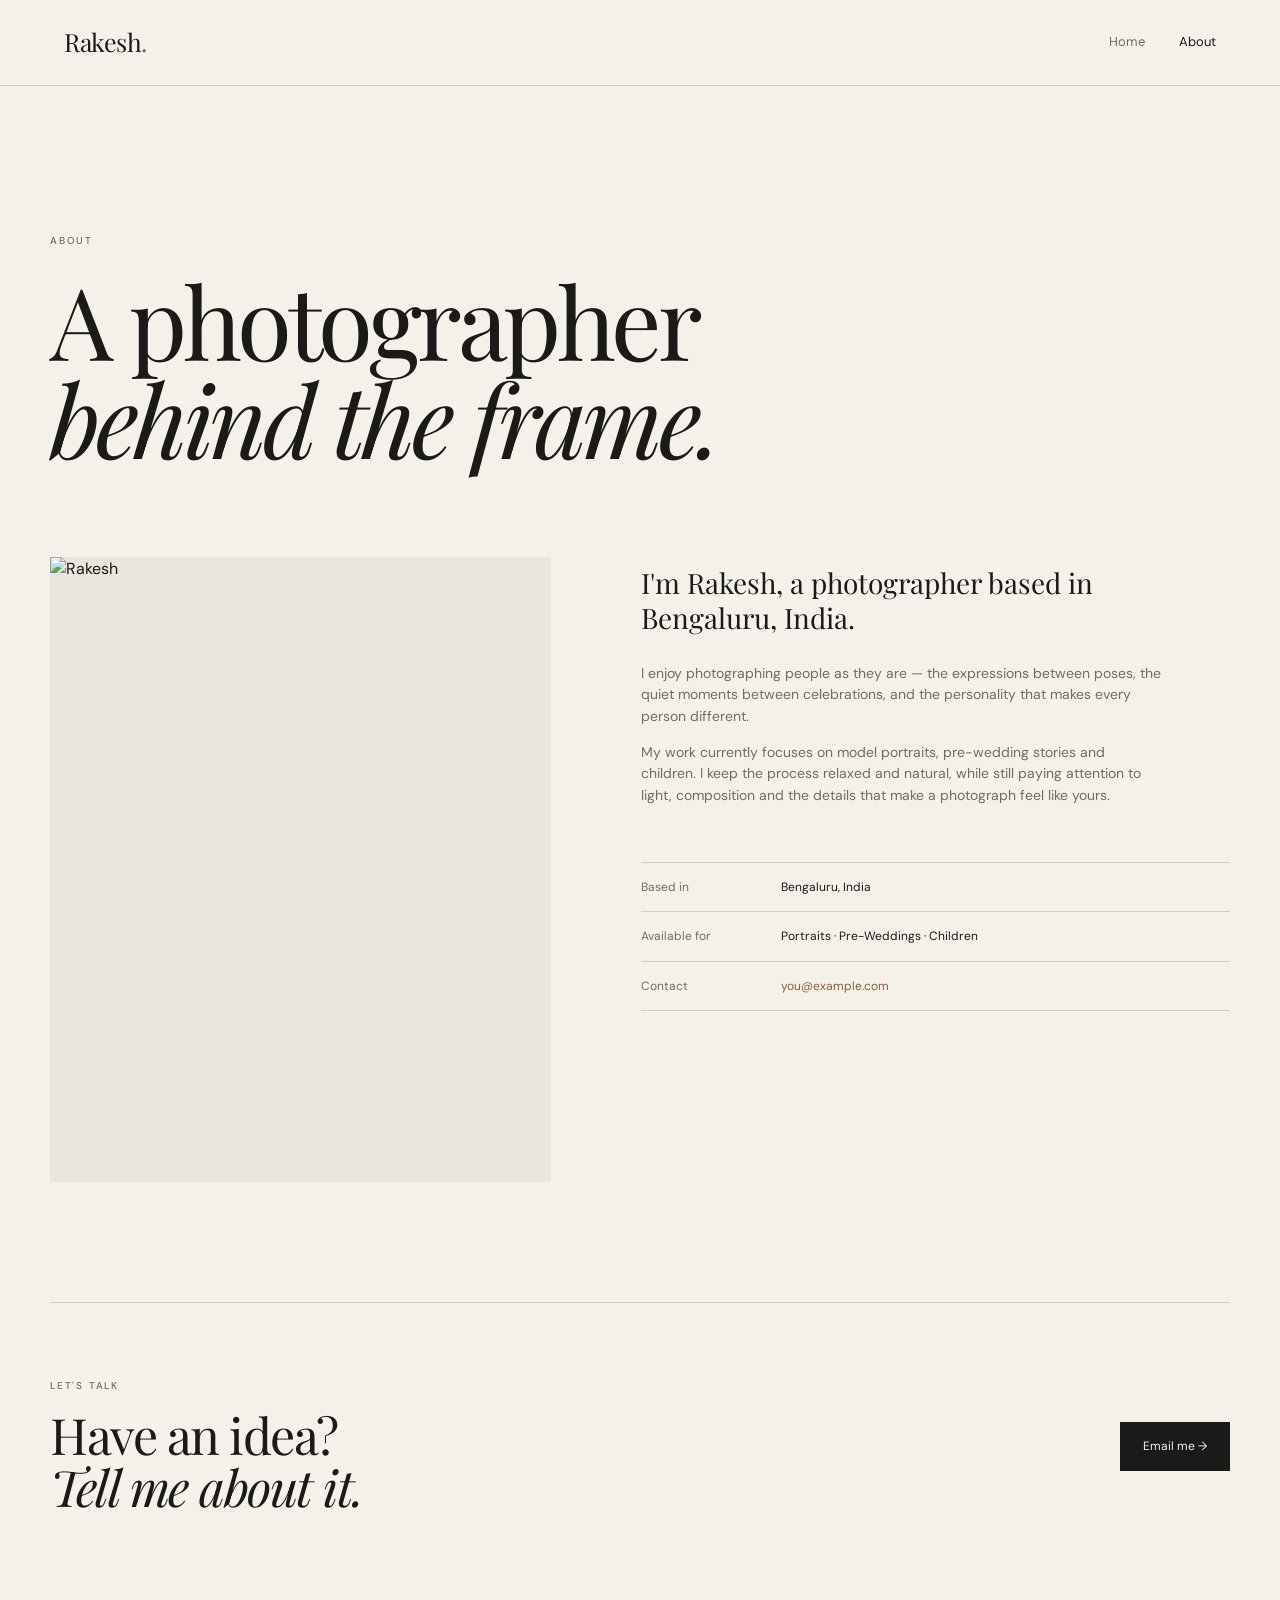
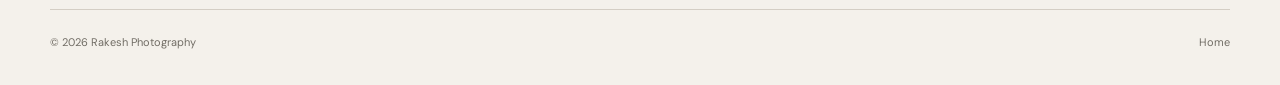
==== about.html @ f37344f5 "Add files via upload basic website" ====
<!DOCTYPE html>
<html lang="en">
<head>
  <meta charset="UTF-8">
  <meta name="viewport" content="width=device-width, initial-scale=1.0">
  <meta name="description" content="About Rakesh and his photography.">
  <title>About — Rakesh Photography</title>
  <link rel="preconnect" href="https://fonts.googleapis.com">
  <link rel="preconnect" href="https://fonts.gstatic.com" crossorigin>
  <link href="https://fonts.googleapis.com/css2?family=DM+Sans:wght@400;500&family=Playfair+Display:ital,wght@0,400;0,500;1,400&display=swap" rel="stylesheet">
  <link rel="stylesheet" href="style.css">
</head>
<body>
  <header class="site-header">
    <a class="logo" href="index.html">Rakesh<span>.</span></a>
    <nav>
      <a href="index.html">Home</a>
      <a href="about.html" class="active">About</a>
    </nav>
  </header>

  <main class="inner-page">
    <section class="page-intro">
      <p class="eyebrow">ABOUT</p>
      <h1>A photographer<br><em>behind the frame.</em></h1>
    </section>

    <section class="about-grid">
      <div class="about-photo">
        <img src="images/about/profile.svg" alt="Rakesh">
      </div>
      <div class="about-copy">
        <p class="lead">I'm Rakesh, a photographer based in Bengaluru, India.</p>
        <p>I enjoy photographing people as they are — the expressions between poses, the quiet moments between celebrations, and the personality that makes every person different.</p>
        <p>My work currently focuses on model portraits, pre-wedding stories and children. I keep the process relaxed and natural, while still paying attention to light, composition and the details that make a photograph feel like yours.</p>

        <div class="details">
          <div><span>Based in</span><strong>Bengaluru, India</strong></div>
          <div><span>Available for</span><strong>Portraits · Pre-Weddings · Children</strong></div>
          <div><span>Contact</span><strong><a href="mailto:you@example.com">you@example.com</a></strong></div>
        </div>
      </div>
    </section>

    <section class="contact-strip contact-strip--inner">
      <div>
        <p class="eyebrow">LET'S TALK</p>
        <h2>Have an idea?<br><em>Tell me about it.</em></h2>
      </div>
      <a class="button" href="mailto:you@example.com">Email me →</a>
    </section>
  </main>

  <footer>
    <span>© <span class="year"></span> Rakesh Photography</span>
    <a href="index.html">Home</a>
  </footer>
  <script src="script.js"></script>
</body>
</html>
---- style.css ----
:root {
  --bg: #f4f1eb;
  --paper: #ebe6dd;
  --ink: #1b1a18;
  --muted: #716d65;
  --line: #d4cec4;
  --accent: #8b5e3c;
  --serif: "Playfair Display", Georgia, serif;
  --sans: "DM Sans", -apple-system, BlinkMacSystemFont, sans-serif;
}

* { box-sizing: border-box; }

html { scroll-behavior: smooth; }

body {
  margin: 0;
  background: var(--bg);
  color: var(--ink);
  font-family: var(--sans);
  line-height: 1.55;
}

a { color: inherit; }

button { font: inherit; }

.site-header {
  width: 100%;
  height: 86px;
  padding: 0 clamp(24px, 5vw, 76px);
  display: flex;
  align-items: center;
  justify-content: space-between;
  border-bottom: 1px solid var(--line);
}

.logo {
  font-family: var(--serif);
  font-size: 25px;
  text-decoration: none;
  letter-spacing: -0.02em;
}

.logo span { color: var(--accent); }

nav {
  display: flex;
  gap: 34px;
  font-size: 13px;
}

nav a {
  color: var(--muted);
  text-decoration: none;
  transition: color .2s ease;
}

nav a:hover, nav a.active { color: var(--ink); }

main {
  width: min(1180px, calc(100% - 48px));
  margin: 0 auto;
}

.eyebrow {
  margin: 0;
  color: var(--muted);
  font-size: 10px;
  letter-spacing: .18em;
  font-weight: 500;
}

.hero {
  min-height: 680px;
  padding: 150px 0 100px;
  display: flex;
  flex-direction: column;
  align-items: flex-start;
}

.hero h1, .page-intro h1 {
  margin: 22px 0 30px;
  font-family: var(--serif);
  font-weight: 400;
  font-size: clamp(54px, 8vw, 100px);
  line-height: .98;
  letter-spacing: -.045em;
}

em { font-style: italic; }

.hero-copy {
  max-width: 510px;
  margin: 0 0 32px;
  color: var(--muted);
  font-size: 15px;
}

.text-link {
  text-decoration: none;
  border-bottom: 1px solid var(--ink);
  padding-bottom: 4px;
  font-size: 13px;
}

.text-link span { margin-left: 12px; }

.work {
  padding: 90px 0 120px;
  border-top: 1px solid var(--line);
}

.section-heading {
  display: flex;
  justify-content: space-between;
  align-items: baseline;
  margin-bottom: 36px;
}

.section-note {
  color: var(--muted);
  font-size: 12px;
  margin: 0;
}

.category-grid {
  display: grid;
  grid-template-columns: 1.18fr .82fr;
  gap: 48px 24px;
}

.category-card {
  display: block;
  text-decoration: none;
}

.category-card--large {
  grid-row: span 2;
}

.card-image {
  overflow: hidden;
  background: var(--paper);
  aspect-ratio: 4 / 5;
}

.category-card:not(.category-card--large) .card-image {
  aspect-ratio: 16 / 11;
}

.card-image img {
  width: 100%;
  height: 100%;
  display: block;
  object-fit: cover;
  transition: transform .6s cubic-bezier(.2,.7,.2,1);
}

.category-card:hover .card-image img {
  transform: scale(1.035);
}

.card-info {
  padding: 15px 0 0;
  display: flex;
  align-items: baseline;
  justify-content: space-between;
  border-bottom: 1px solid var(--line);
}

.card-info > div {
  display: flex;
  align-items: baseline;
  gap: 18px;
}

.number {
  color: var(--muted);
  font-size: 10px;
}

.card-info h2 {
  margin: 0;
  font-family: var(--serif);
  font-size: 27px;
  font-weight: 400;
}

.arrow {
  font-size: 18px;
  transition: transform .2s ease;
}

.category-card:hover .arrow {
  transform: translate(3px, -3px);
}

.category-card > p {
  margin: 9px 0 0;
  color: var(--muted);
  font-size: 12px;
}

.statement {
  padding: 105px 0 115px;
  border-top: 1px solid var(--line);
}

.statement blockquote {
  max-width: 820px;
  margin: 28px 0 0;
  font-family: var(--serif);
  font-size: clamp(32px, 5vw, 58px);
  line-height: 1.1;
  letter-spacing: -.025em;
}

.contact-strip {
  padding: 75px 0;
  border-top: 1px solid var(--line);
  display: flex;
  align-items: center;
  justify-content: space-between;
  gap: 30px;
}

.contact-strip h2 {
  margin: 15px 0 0;
  font-family: var(--serif);
  font-size: clamp(32px, 4vw, 50px);
  line-height: 1.05;
  font-weight: 400;
  letter-spacing: -.03em;
}

.button {
  flex: none;
  background: var(--ink);
  color: var(--bg);
  padding: 15px 23px;
  text-decoration: none;
  font-size: 12px;
  transition: opacity .2s ease;
}

.button:hover { opacity: .78; }

footer {
  width: min(1180px, calc(100% - 48px));
  margin: 0 auto;
  padding: 24px 0 34px;
  border-top: 1px solid var(--line);
  display: flex;
  justify-content: space-between;
  color: var(--muted);
  font-size: 11px;
}

footer a { text-decoration: none; }

/* Inner pages */
.inner-page {
  padding-top: 42px;
}

.back-link {
  color: var(--muted);
  text-decoration: none;
  font-size: 11px;
}

.back-link:hover { color: var(--ink); }

.page-intro {
  padding: 105px 0 90px;
}

.page-intro h1 { margin-bottom: 0; }

.page-intro--category {
  max-width: 950px;
  padding-bottom: 75px;
}

.page-description {
  max-width: 500px;
  margin: 34px 0 0;
  color: var(--muted);
  font-size: 14px;
}

.gallery {
  display: grid;
  grid-template-columns: 1fr 1fr;
  gap: 70px 24px;
  padding-bottom: 120px;
}

.gallery-item {
  margin: 0;
}

.gallery-item:nth-child(even) {
  margin-top: 100px;
}

.photo-button {
  display: block;
  width: 100%;
  padding: 0;
  border: 0;
  background: none;
  cursor: zoom-in;
  overflow: hidden;
}

.photo-button img {
  width: 100%;
  display: block;
  aspect-ratio: 4 / 5;
  object-fit: cover;
  background: var(--paper);
  transition: transform .6s cubic-bezier(.2,.7,.2,1);
}

.gallery-item:nth-child(even) .photo-button img {
  aspect-ratio: 4 / 5;
}

.photo-button:hover img { transform: scale(1.025); }

.gallery-item figcaption {
  margin-top: 10px;
  color: var(--muted);
  font-size: 10px;
  letter-spacing: .12em;
}

.next-category {
  padding: 65px 0 90px;
  border-top: 1px solid var(--line);
}

.next-category a {
  display: flex;
  justify-content: space-between;
  align-items: center;
  margin-top: 18px;
  font-family: var(--serif);
  font-size: 31px;
  text-decoration: none;
}

.next-category a span { font-family: var(--sans); font-size: 18px; }

/* About */
.about-grid {
  display: grid;
  grid-template-columns: .85fr 1fr;
  gap: 90px;
  padding-bottom: 120px;
  align-items: start;
}

.about-photo {
  aspect-ratio: 4 / 5;
  background: var(--paper);
}

.about-photo img {
  width: 100%;
  height: 100%;
  object-fit: cover;
}

.about-copy { padding-top: 8px; }

.about-copy p {
  color: var(--muted);
  font-size: 14px;
  max-width: 52ch;
}

.about-copy .lead {
  color: var(--ink);
  font-family: var(--serif);
  font-size: 28px;
  line-height: 1.25;
  margin-top: 0;
}

.details {
  margin-top: 55px;
  border-top: 1px solid var(--line);
}

.details div {
  display: grid;
  grid-template-columns: 120px 1fr;
  gap: 20px;
  padding: 15px 0;
  border-bottom: 1px solid var(--line);
  font-size: 12px;
}

.details span { color: var(--muted); }

.details strong { font-weight: 400; }

.details a {
  text-decoration: none;
  color: var(--accent);
}

.contact-strip--inner { margin-bottom: 20px; }

/* Lightbox */
.lightbox {
  position: fixed;
  inset: 0;
  z-index: 100;
  background: rgba(20, 19, 17, .96);
  display: flex;
  align-items: center;
  justify-content: center;
  padding: 50px;
}

.lightbox[hidden] { display: none; }

.lightbox img {
  max-width: min(90vw, 900px);
  max-height: 82vh;
  object-fit: contain;
}

.lightbox p {
  position: absolute;
  bottom: 20px;
  margin: 0;
  color: #c9c4bb;
  font-size: 11px;
}

.lightbox-close {
  position: absolute;
  top: 18px;
  right: 25px;
  border: 0;
  background: none;
  color: #fff;
  font-size: 32px;
  line-height: 1;
  cursor: pointer;
}

/* Mobile */
@media (max-width: 720px) {
  .site-header { height: 70px; }
  nav { gap: 20px; }
  main, footer { width: min(100% - 32px, 1180px); }

  .hero {
    min-height: auto;
    padding: 105px 0 100px;
  }

  .hero h1, .page-intro h1 {
    font-size: clamp(48px, 15vw, 72px);
  }

  .work { padding: 70px 0 85px; }

  .category-grid, .gallery, .about-grid {
    grid-template-columns: 1fr;
    gap: 45px;
  }

  .category-card--large { grid-row: auto; }

  .category-card:not(.category-card--large) .card-image,
  .card-image {
    aspect-ratio: 4 / 5;
  }

  .gallery-item:nth-child(even) { margin-top: 0; }

  .statement { padding: 80px 0; }

  .contact-strip {
    align-items: flex-start;
    flex-direction: column;
    padding: 65px 0;
  }

  .page-intro { padding: 80px 0 65px; }
  .about-grid { padding-bottom: 80px; gap: 55px; }
  .details { margin-top: 40px; }

  .lightbox { padding: 20px; }
  .lightbox img { max-width: 95vw; max-height: 78vh; }
}
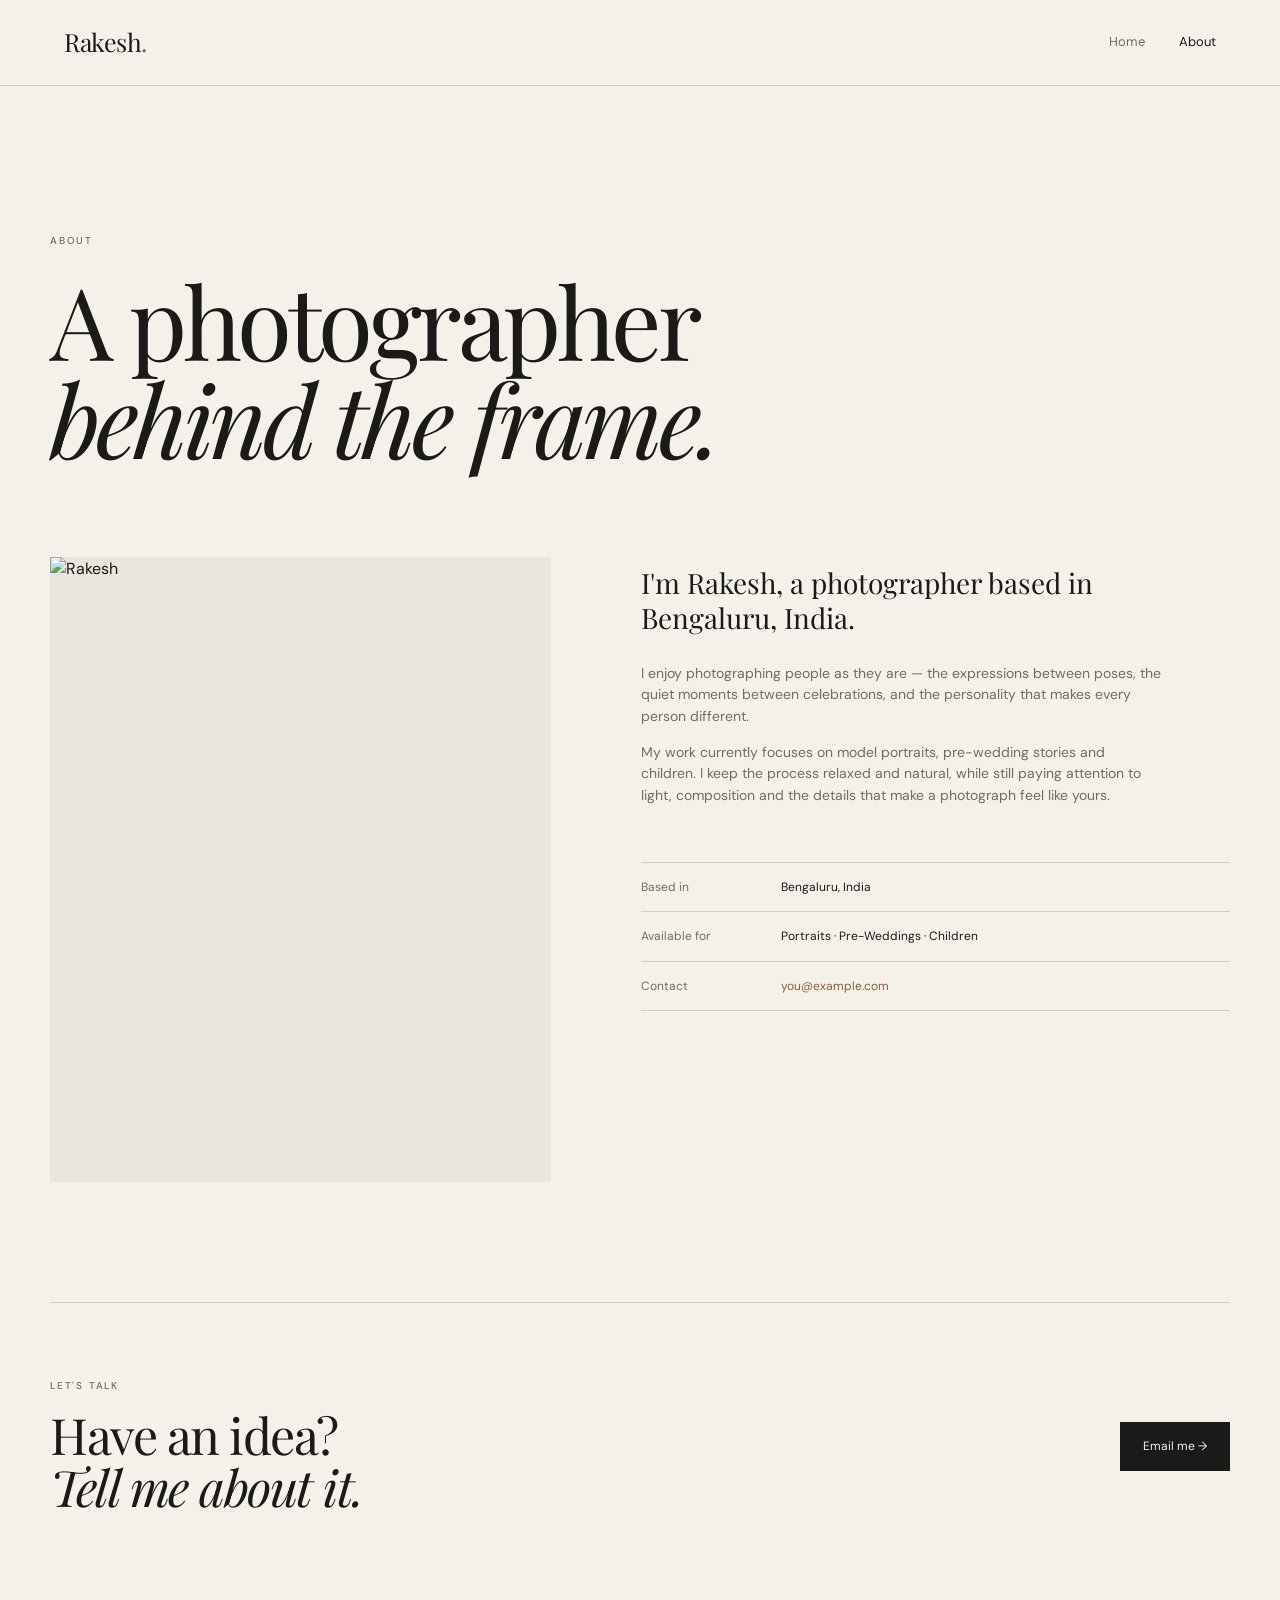
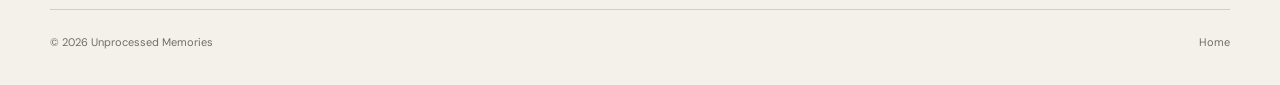
==== commit 20a55a02: "image test" ====
--- a/about.html
+++ b/about.html
@@ -27,7 +27,7 @@
 
     <section class="about-grid">
       <div class="about-photo">
-        <img src="images/about/profile.svg" alt="Rakesh">
+        <img src="images/about/profile.jpeg" alt="Rakesh">
       </div>
       <div class="about-copy">
         <p class="lead">I'm Rakesh, a photographer based in Bengaluru, India.</p>
@@ -37,7 +37,7 @@
         <div class="details">
           <div><span>Based in</span><strong>Bengaluru, India</strong></div>
           <div><span>Available for</span><strong>Portraits · Pre-Weddings · Children</strong></div>
-          <div><span>Contact</span><strong><a href="mailto:you@example.com">you@example.com</a></strong></div>
+          <div><span>Contact</span><strong><a href="rakesh.vkuratti@example.com">you@example.com</a></strong></div>
         </div>
       </div>
     </section>
@@ -52,7 +52,7 @@
   </main>
 
   <footer>
-    <span>© <span class="year"></span> Rakesh Photography</span>
+    <span>© <span class="year"></span> Unprocessed Memories</span>
     <a href="index.html">Home</a>
   </footer>
   <script src="script.js"></script>
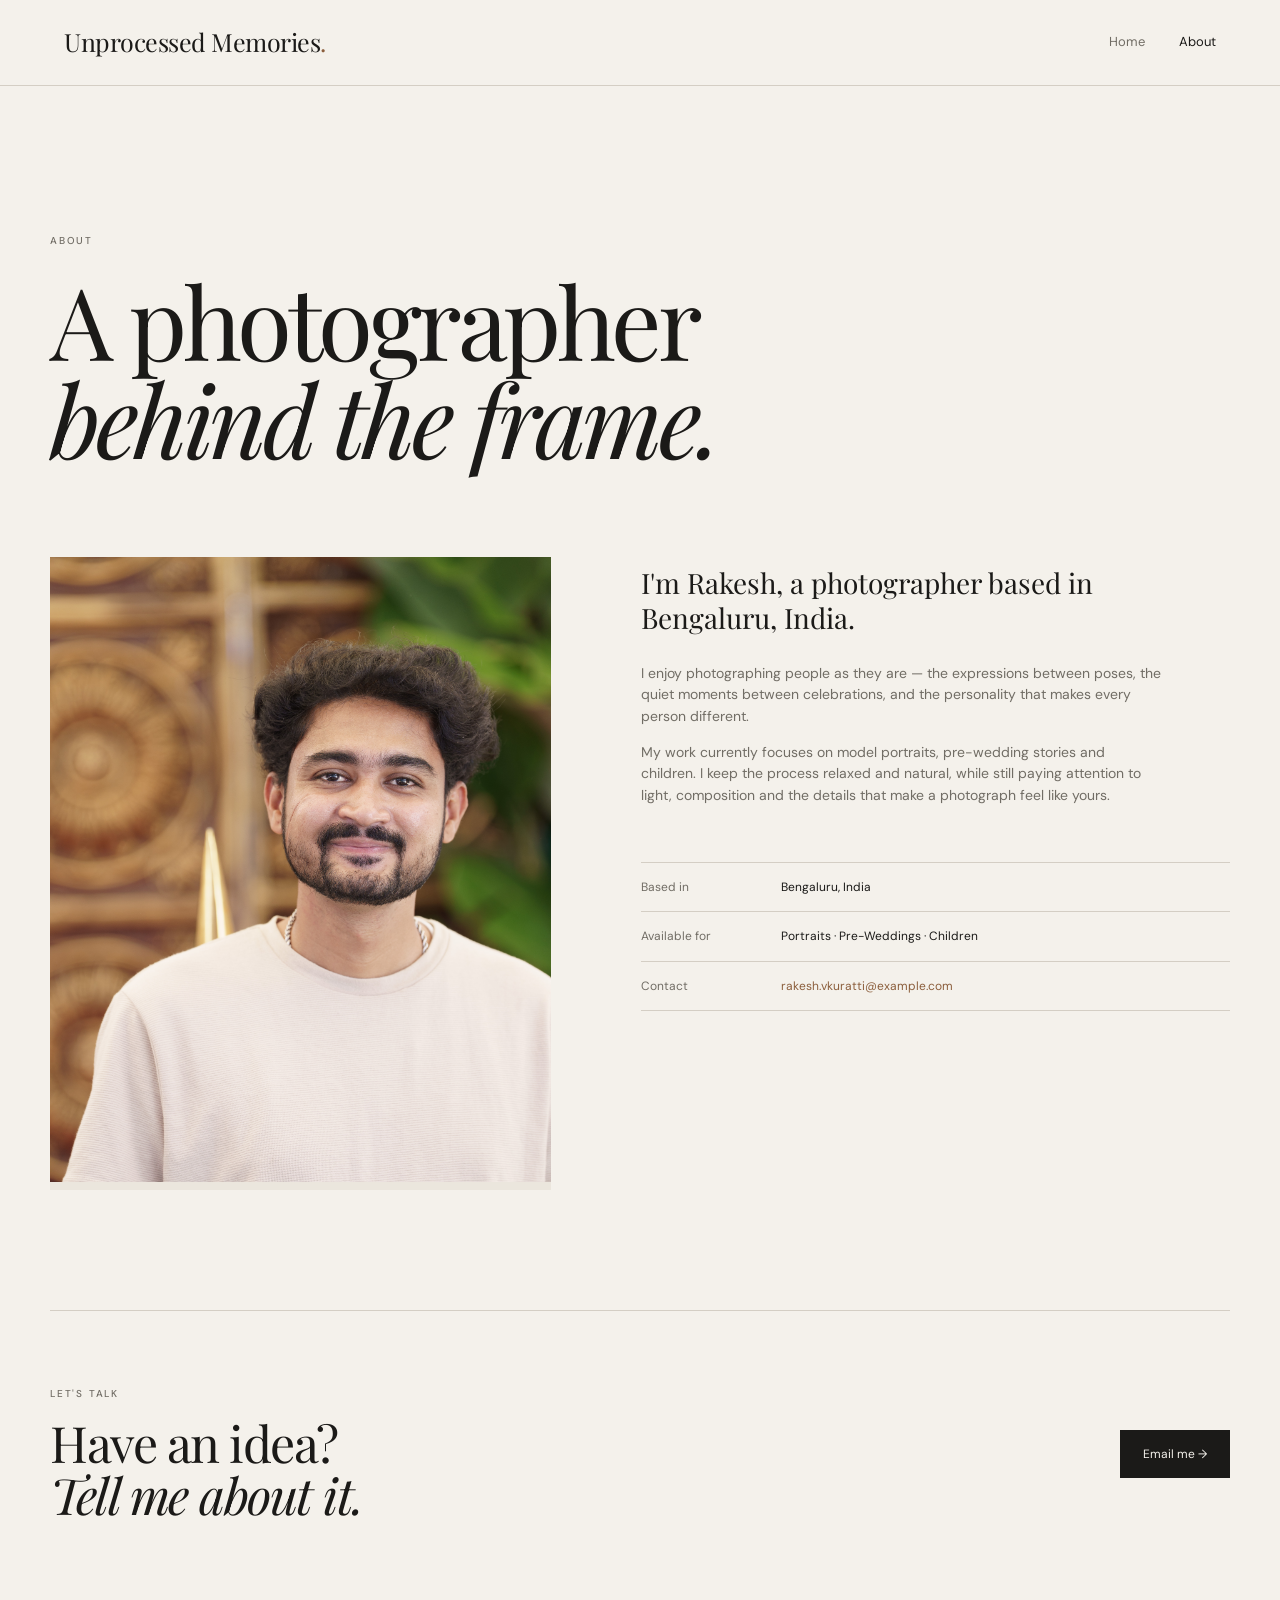
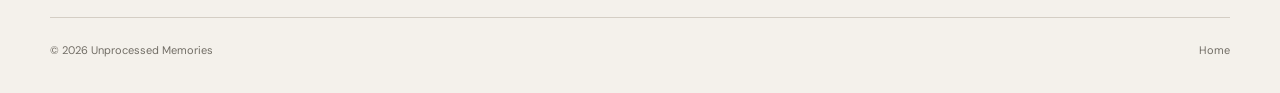
==== commit c8f5f3fe: "info change" ====
--- a/about.html
+++ b/about.html
@@ -4,7 +4,7 @@
   <meta charset="UTF-8">
   <meta name="viewport" content="width=device-width, initial-scale=1.0">
   <meta name="description" content="About Rakesh and his photography.">
-  <title>About — Rakesh Photography</title>
+  <title>About — Unprocessed Memories</title>
   <link rel="preconnect" href="https://fonts.googleapis.com">
   <link rel="preconnect" href="https://fonts.gstatic.com" crossorigin>
   <link href="https://fonts.googleapis.com/css2?family=DM+Sans:wght@400;500&family=Playfair+Display:ital,wght@0,400;0,500;1,400&display=swap" rel="stylesheet">
@@ -12,7 +12,7 @@
 </head>
 <body>
   <header class="site-header">
-    <a class="logo" href="index.html">Rakesh<span>.</span></a>
+    <a class="logo" href="index.html">Unprocessed Memories<span>.</span></a>
     <nav>
       <a href="index.html">Home</a>
       <a href="about.html" class="active">About</a>
@@ -37,7 +37,7 @@
         <div class="details">
           <div><span>Based in</span><strong>Bengaluru, India</strong></div>
           <div><span>Available for</span><strong>Portraits · Pre-Weddings · Children</strong></div>
-          <div><span>Contact</span><strong><a href="rakesh.vkuratti@example.com">you@example.com</a></strong></div>
+          <div><span>Contact</span><strong><a href="rakesh.vkuratti@example.com">rakesh.vkuratti@example.com</a></strong></div>
         </div>
       </div>
     </section>
@@ -47,7 +47,7 @@
         <p class="eyebrow">LET'S TALK</p>
         <h2>Have an idea?<br><em>Tell me about it.</em></h2>
       </div>
-      <a class="button" href="mailto:you@example.com">Email me →</a>
+      <a class="button" href="rakesh.vkuratti@example.com">Email me →</a>
     </section>
   </main>
 
